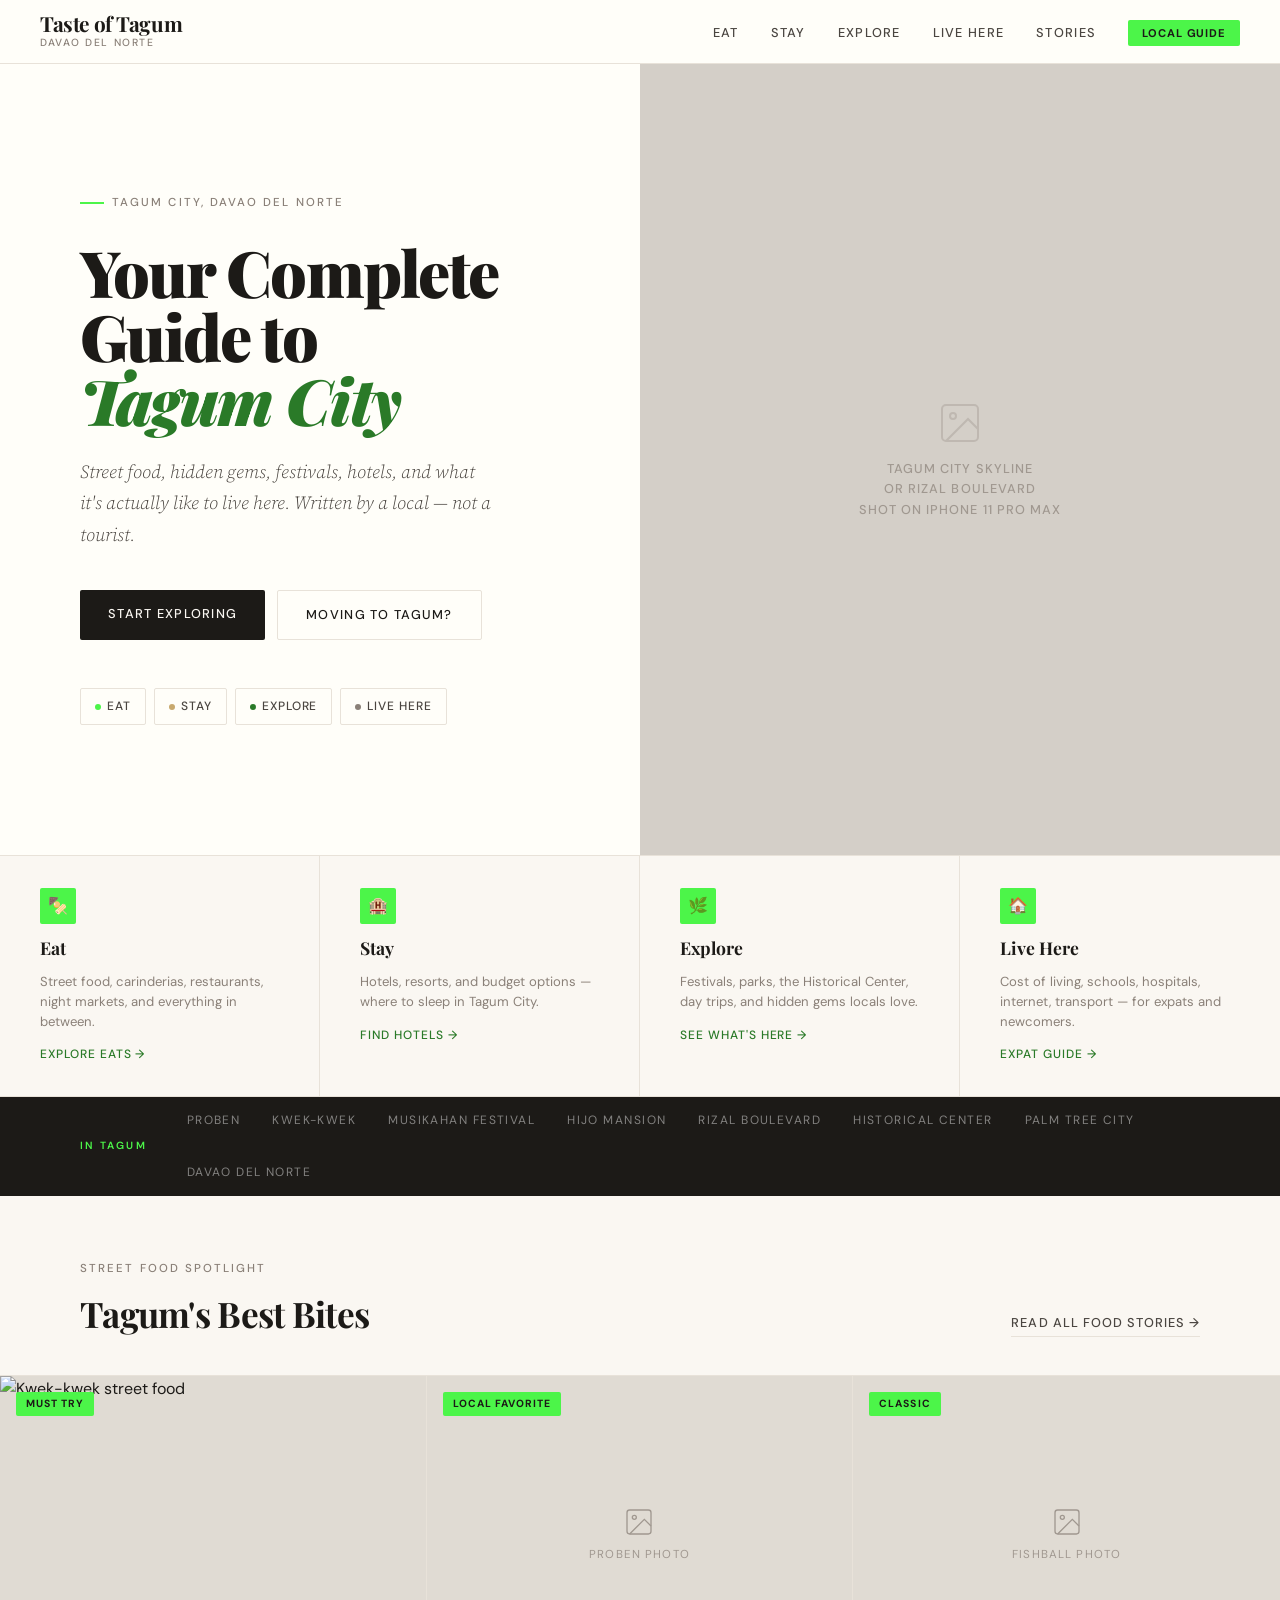
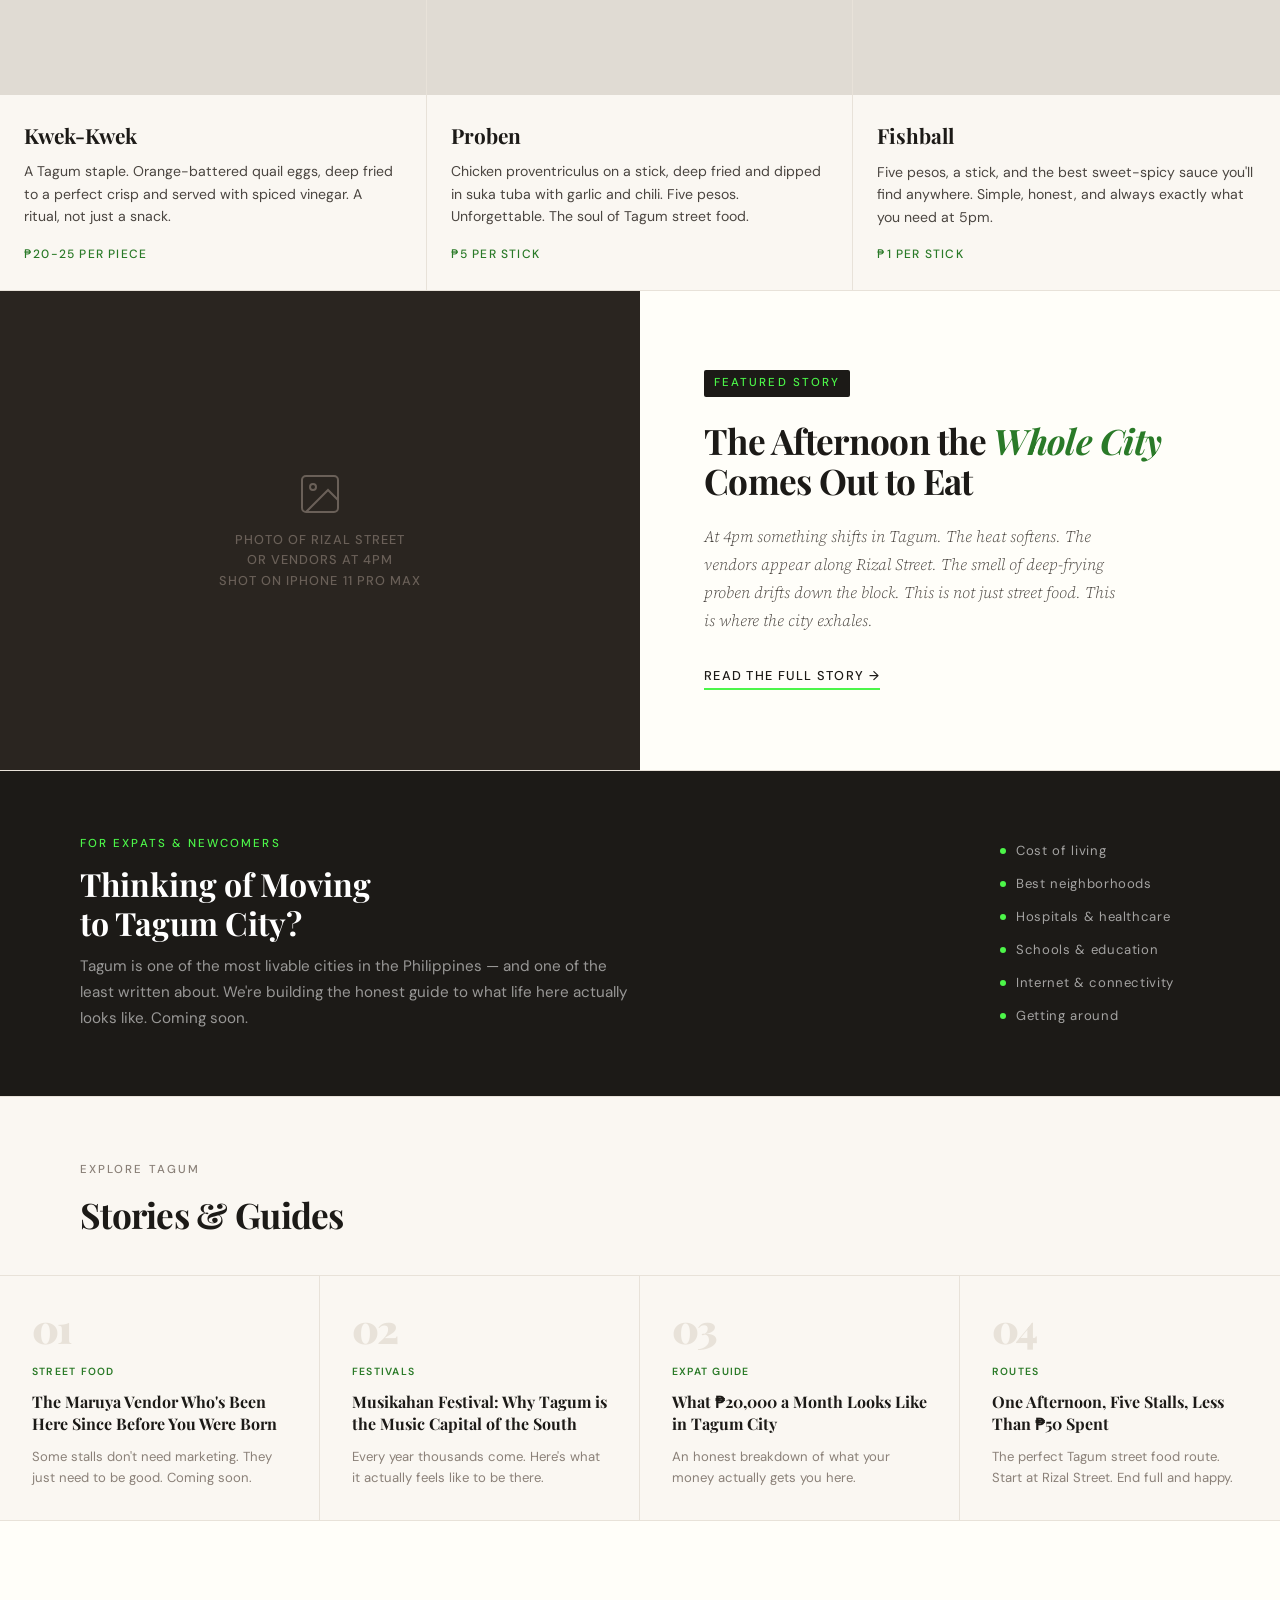
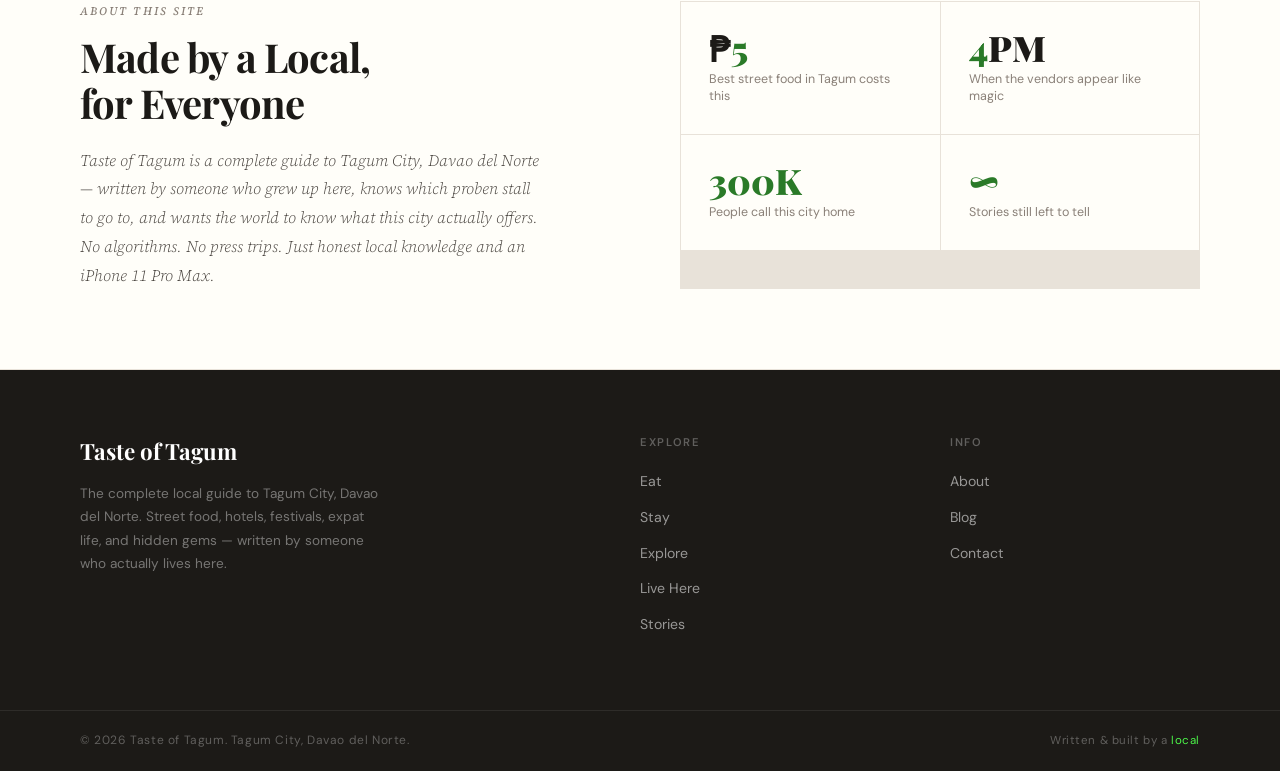
==== index.html @ ce910428 "Add files via upload" ====
<!DOCTYPE html>
<html lang="en">
<head>
<meta charset="UTF-8">
<meta name="viewport" content="width=device-width, initial-scale=1.0">
<title>Taste of Tagum — Your Complete Guide to Tagum City</title>
<meta name="description" content="The complete local guide to Tagum City, Davao del Norte. Street food, hotels, festivals, expat life, hidden gems — written by someone who actually lives here.">
<link rel="icon" type="image/png" href="images/logo.png">
<link rel="preconnect" href="https://fonts.googleapis.com">
<link href="https://fonts.googleapis.com/css2?family=Playfair+Display:ital,wght@0,400;0,700;0,900;1,400;1,700&family=Source+Serif+4:ital,wght@0,300;0,400;0,600;1,300;1,400&family=DM+Sans:wght@300;400;500&display=swap" rel="stylesheet">
<style>
  :root {
    --green: #4cf549;
    --dark-green: #2a7a28;
    --cream: #faf7f2;
    --warm-white: #fffef9;
    --ink: #1c1a17;
    --ink-light: #4a4540;
    --ink-muted: #8a8078;
    --border: #e8e2d9;
    --accent-warm: #c8a96e;
  }

  * { margin: 0; padding: 0; box-sizing: border-box; }
  html { scroll-behavior: smooth; }

  body {
    background: var(--cream);
    color: var(--ink);
    font-family: 'DM Sans', sans-serif;
    font-size: 16px;
    line-height: 1.6;
    overflow-x: hidden;
  }

  /* NAV */
  nav {
    background: var(--warm-white);
    border-bottom: 1px solid var(--border);
    padding: 0 40px;
    display: flex;
    align-items: center;
    justify-content: space-between;
    position: sticky;
    top: 0;
    z-index: 100;
    height: 64px;
  }

  .nav-logo {
    display: flex;
    flex-direction: column;
    text-decoration: none;
  }

  .nav-logo .name {
    font-family: 'Playfair Display', serif;
    font-size: 1.3rem;
    font-weight: 700;
    color: var(--ink);
    letter-spacing: -0.02em;
    line-height: 1.1;
  }

  .nav-logo .sub {
    font-size: 0.65rem;
    font-weight: 500;
    letter-spacing: 0.15em;
    text-transform: uppercase;
    color: var(--ink-muted);
  }

  .nav-links {
    display: flex;
    gap: 32px;
    list-style: none;
    align-items: center;
  }

  .nav-links a {
    text-decoration: none;
    font-size: 0.8rem;
    font-weight: 500;
    letter-spacing: 0.1em;
    text-transform: uppercase;
    color: var(--ink-light);
    transition: color 0.2s;
  }

  .nav-links a:hover { color: var(--dark-green); }

  .nav-tag {
    background: var(--green);
    color: var(--ink);
    font-size: 0.7rem;
    font-weight: 700;
    letter-spacing: 0.08em;
    text-transform: uppercase;
    padding: 6px 14px;
    border-radius: 2px;
  }

  /* HERO */
  .hero {
    background: var(--warm-white);
    display: grid;
    grid-template-columns: 1fr 1fr;
    min-height: 88vh;
    border-bottom: 1px solid var(--border);
  }

  .hero-text {
    padding: 80px 60px 80px 80px;
    display: flex;
    flex-direction: column;
    justify-content: center;
  }

  .hero-eyebrow {
    display: inline-flex;
    align-items: center;
    gap: 8px;
    font-size: 0.72rem;
    font-weight: 500;
    letter-spacing: 0.18em;
    text-transform: uppercase;
    color: var(--ink-muted);
    margin-bottom: 28px;
  }

  .hero-eyebrow::before {
    content: '';
    display: inline-block;
    width: 24px;
    height: 2px;
    background: var(--green);
  }

  .hero-headline {
    font-family: 'Playfair Display', serif;
    font-size: clamp(3rem, 5vw, 5.5rem);
    font-weight: 900;
    line-height: 1.0;
    letter-spacing: -0.03em;
    color: var(--ink);
    margin-bottom: 24px;
  }

  .hero-headline em {
    font-style: italic;
    color: var(--dark-green);
  }

  .hero-subhead {
    font-family: 'Source Serif 4', serif;
    font-size: 1.15rem;
    font-weight: 300;
    font-style: italic;
    color: var(--ink-light);
    margin-bottom: 40px;
    line-height: 1.7;
    max-width: 420px;
  }

  .hero-buttons {
    display: flex;
    gap: 12px;
    flex-wrap: wrap;
    margin-bottom: 48px;
  }

  .btn-primary {
    background: var(--ink);
    color: var(--cream);
    padding: 14px 28px;
    font-size: 0.8rem;
    font-weight: 500;
    letter-spacing: 0.1em;
    text-transform: uppercase;
    text-decoration: none;
    border-radius: 2px;
    transition: background 0.2s;
  }

  .btn-primary:hover { background: var(--dark-green); }

  .btn-secondary {
    background: transparent;
    color: var(--ink);
    padding: 14px 28px;
    font-size: 0.8rem;
    font-weight: 500;
    letter-spacing: 0.1em;
    text-transform: uppercase;
    text-decoration: none;
    border: 1px solid var(--border);
    border-radius: 2px;
    transition: border-color 0.2s;
  }

  .btn-secondary:hover { border-color: var(--ink); }

  /* HERO MINI CATEGORIES */
  .hero-cats {
    display: flex;
    gap: 8px;
    flex-wrap: wrap;
  }

  .hero-cat {
    display: flex;
    align-items: center;
    gap: 6px;
    padding: 8px 14px;
    border: 1px solid var(--border);
    border-radius: 2px;
    text-decoration: none;
    font-size: 0.75rem;
    font-weight: 500;
    letter-spacing: 0.08em;
    text-transform: uppercase;
    color: var(--ink-light);
    transition: all 0.2s;
    background: var(--warm-white);
  }

  .hero-cat:hover {
    border-color: var(--dark-green);
    color: var(--dark-green);
  }

  .hero-cat .dot {
    width: 6px;
    height: 6px;
    border-radius: 50%;
    flex-shrink: 0;
  }

  .hero-image {
    background: #d4cfc8;
    position: relative;
    overflow: hidden;
    display: flex;
    align-items: center;
    justify-content: center;
  }

  .hero-image-placeholder {
    display: flex;
    flex-direction: column;
    align-items: center;
    gap: 12px;
    color: #a09890;
    text-align: center;
    padding: 40px;
  }

  .hero-image-placeholder svg { opacity: 0.4; }

  .hero-image-placeholder p {
    font-size: 0.8rem;
    letter-spacing: 0.08em;
    text-transform: uppercase;
    font-weight: 500;
    line-height: 1.6;
  }

  .hero-image img {
    width: 100%;
    height: 100%;
    object-fit: cover;
    display: block;
  }

  /* CATEGORY PILLARS */
  .pillars {
    display: grid;
    grid-template-columns: repeat(4, 1fr);
    border-bottom: 1px solid var(--border);
  }

  .pillar {
    padding: 32px 40px;
    border-right: 1px solid var(--border);
    text-decoration: none;
    transition: background 0.2s;
    display: flex;
    flex-direction: column;
    gap: 10px;
  }

  .pillar:last-child { border-right: none; }
  .pillar:hover { background: var(--warm-white); }

  .pillar-icon {
    width: 36px;
    height: 36px;
    background: var(--green);
    border-radius: 2px;
    display: flex;
    align-items: center;
    justify-content: center;
    font-size: 1rem;
  }

  .pillar-title {
    font-family: 'Playfair Display', serif;
    font-size: 1.1rem;
    font-weight: 700;
    color: var(--ink);
  }

  .pillar-desc {
    font-size: 0.82rem;
    color: var(--ink-muted);
    line-height: 1.5;
  }

  .pillar-link {
    font-size: 0.75rem;
    font-weight: 500;
    letter-spacing: 0.08em;
    text-transform: uppercase;
    color: var(--dark-green);
    margin-top: 4px;
  }

  /* DARK STRIP */
  .strip {
    background: var(--ink);
    padding: 14px 80px;
    display: flex;
    align-items: center;
    gap: 40px;
    overflow: hidden;
  }

  .strip-label {
    font-size: 0.65rem;
    font-weight: 600;
    letter-spacing: 0.2em;
    text-transform: uppercase;
    color: var(--green);
    white-space: nowrap;
    flex-shrink: 0;
  }

  .strip-items {
    display: flex;
    gap: 32px;
    flex-wrap: wrap;
  }

  .strip-item {
    font-size: 0.75rem;
    letter-spacing: 0.12em;
    text-transform: uppercase;
    color: rgba(255,255,255,0.45);
    font-weight: 400;
  }

  /* SECTION HEADER */
  .section-header {
    padding: 64px 80px 32px;
    display: flex;
    align-items: flex-end;
    justify-content: space-between;
    border-bottom: 1px solid var(--border);
  }

  .section-label {
    font-size: 0.72rem;
    font-weight: 500;
    letter-spacing: 0.18em;
    text-transform: uppercase;
    color: var(--ink-muted);
    margin-bottom: 8px;
  }

  .section-title {
    font-family: 'Playfair Display', serif;
    font-size: 2.2rem;
    font-weight: 700;
    letter-spacing: -0.02em;
    color: var(--ink);
  }

  .section-link {
    font-size: 0.8rem;
    font-weight: 500;
    letter-spacing: 0.08em;
    text-transform: uppercase;
    color: var(--ink-light);
    text-decoration: none;
    border-bottom: 1px solid var(--border);
    padding-bottom: 2px;
    transition: color 0.2s;
    white-space: nowrap;
    margin-bottom: 6px;
  }

  .section-link:hover { color: var(--dark-green); }

  /* FOOD GRID */
  .food-grid {
    display: grid;
    grid-template-columns: repeat(3, 1fr);
    border-bottom: 1px solid var(--border);
  }

  .food-card {
    border-right: 1px solid var(--border);
    text-decoration: none;
    color: inherit;
    transition: background 0.2s;
    display: block;
  }

  .food-card:last-child { border-right: none; }
  .food-card:hover { background: var(--warm-white); }

  .food-card-image {
    aspect-ratio: 4/3;
    background: #e0dbd3;
    position: relative;
    overflow: hidden;
    display: flex;
    align-items: center;
    justify-content: center;
  }

  .food-card-image img {
    width: 100%;
    height: 100%;
    object-fit: cover;
  }

  .food-card-image-placeholder {
    display: flex;
    flex-direction: column;
    align-items: center;
    gap: 8px;
    color: #a09890;
  }

  .food-card-image-placeholder span {
    font-size: 0.72rem;
    letter-spacing: 0.1em;
    text-transform: uppercase;
  }

  .food-tag {
    position: absolute;
    top: 16px;
    left: 16px;
    background: var(--green);
    color: var(--ink);
    font-size: 0.65rem;
    font-weight: 700;
    letter-spacing: 0.1em;
    text-transform: uppercase;
    padding: 4px 10px;
    border-radius: 2px;
  }

  .food-card-body { padding: 24px; }

  .food-card-name {
    font-family: 'Playfair Display', serif;
    font-size: 1.3rem;
    font-weight: 700;
    color: var(--ink);
    margin-bottom: 8px;
  }

  .food-card-desc {
    font-size: 0.88rem;
    color: var(--ink-light);
    line-height: 1.6;
    margin-bottom: 12px;
  }

  .food-card-price {
    font-size: 0.75rem;
    font-weight: 500;
    letter-spacing: 0.1em;
    text-transform: uppercase;
    color: var(--dark-green);
  }

  /* FEATURED STORY */
  .featured {
    display: grid;
    grid-template-columns: 1fr 1fr;
    border-bottom: 1px solid var(--border);
    min-height: 480px;
  }

  .featured-image {
    background: #2a2520;
    display: flex;
    align-items: center;
    justify-content: center;
    overflow: hidden;
    position: relative;
  }

  .featured-image img {
    width: 100%;
    height: 100%;
    object-fit: cover;
    opacity: 0.85;
  }

  .featured-image-placeholder {
    display: flex;
    flex-direction: column;
    align-items: center;
    gap: 12px;
    color: #6a6058;
    text-align: center;
    padding: 40px;
  }

  .featured-image-placeholder p {
    font-size: 0.8rem;
    letter-spacing: 0.08em;
    text-transform: uppercase;
    font-weight: 500;
    line-height: 1.6;
  }

  .featured-content {
    padding: 64px;
    display: flex;
    flex-direction: column;
    justify-content: center;
    background: var(--warm-white);
  }

  .featured-eyebrow {
    font-size: 0.72rem;
    font-weight: 500;
    letter-spacing: 0.18em;
    text-transform: uppercase;
    color: var(--green);
    background: var(--ink);
    padding: 4px 10px;
    border-radius: 2px;
    display: inline-block;
    margin-bottom: 24px;
    width: fit-content;
  }

  .featured-title {
    font-family: 'Playfair Display', serif;
    font-size: 2.2rem;
    font-weight: 700;
    line-height: 1.15;
    letter-spacing: -0.02em;
    color: var(--ink);
    margin-bottom: 20px;
  }

  .featured-title em {
    font-style: italic;
    color: var(--dark-green);
  }

  .featured-body {
    font-family: 'Source Serif 4', serif;
    font-size: 1rem;
    font-weight: 300;
    font-style: italic;
    color: var(--ink-light);
    line-height: 1.75;
    margin-bottom: 32px;
    max-width: 420px;
  }

  .featured-read-more {
    font-size: 0.8rem;
    font-weight: 500;
    letter-spacing: 0.1em;
    text-transform: uppercase;
    color: var(--ink);
    text-decoration: none;
    border-bottom: 2px solid var(--green);
    padding-bottom: 2px;
    width: fit-content;
    transition: color 0.2s;
  }

  .featured-read-more:hover { color: var(--dark-green); }

  /* EXPAT BANNER */
  .expat-banner {
    background: var(--ink);
    padding: 64px 80px;
    display: grid;
    grid-template-columns: 1fr auto;
    align-items: center;
    gap: 40px;
    border-bottom: 1px solid var(--border);
  }

  .expat-label {
    font-size: 0.72rem;
    font-weight: 500;
    letter-spacing: 0.18em;
    text-transform: uppercase;
    color: var(--green);
    margin-bottom: 12px;
  }

  .expat-title {
    font-family: 'Playfair Display', serif;
    font-size: 2rem;
    font-weight: 700;
    color: #fff;
    line-height: 1.2;
    margin-bottom: 12px;
  }

  .expat-desc {
    font-size: 0.95rem;
    color: rgba(255,255,255,0.55);
    max-width: 560px;
    line-height: 1.7;
  }

  .expat-topics {
    display: flex;
    flex-direction: column;
    gap: 12px;
    min-width: 200px;
  }

  .expat-topic {
    display: flex;
    align-items: center;
    gap: 10px;
    font-size: 0.82rem;
    color: rgba(255,255,255,0.6);
    letter-spacing: 0.05em;
  }

  .expat-topic::before {
    content: '';
    width: 6px;
    height: 6px;
    border-radius: 50%;
    background: var(--green);
    flex-shrink: 0;
  }

  /* STORIES GRID */
  .stories-grid {
    display: grid;
    grid-template-columns: repeat(4, 1fr);
    border-bottom: 1px solid var(--border);
  }

  .story-card {
    padding: 32px;
    border-right: 1px solid var(--border);
    transition: background 0.2s;
    cursor: pointer;
  }

  .story-card:last-child { border-right: none; }
  .story-card:hover { background: var(--warm-white); }

  .story-number {
    font-family: 'Playfair Display', serif;
    font-size: 2.5rem;
    font-weight: 900;
    color: var(--border);
    line-height: 1;
    margin-bottom: 16px;
    letter-spacing: -0.04em;
  }

  .story-tag {
    font-size: 0.65rem;
    font-weight: 600;
    letter-spacing: 0.12em;
    text-transform: uppercase;
    color: var(--dark-green);
    display: block;
    margin-bottom: 10px;
  }

  .story-title {
    font-family: 'Playfair Display', serif;
    font-size: 1rem;
    font-weight: 700;
    color: var(--ink);
    line-height: 1.4;
    margin-bottom: 10px;
  }

  .story-desc {
    font-size: 0.82rem;
    color: var(--ink-muted);
    line-height: 1.6;
  }

  /* ABOUT STRIP */
  .about-strip {
    display: grid;
    grid-template-columns: 1fr 1fr;
    gap: 80px;
    padding: 80px;
    border-bottom: 1px solid var(--border);
    background: var(--warm-white);
  }

  .about-text .label {
    font-size: 0.72rem;
    font-weight: 500;
    letter-spacing: 0.18em;
    text-transform: uppercase;
    color: var(--ink-muted);
    margin-bottom: 12px;
  }

  .about-text h2 {
    font-family: 'Playfair Display', serif;
    font-size: 2.5rem;
    font-weight: 700;
    line-height: 1.15;
    letter-spacing: -0.02em;
    color: var(--ink);
    margin-bottom: 20px;
  }

  .about-text p {
    font-family: 'Source Serif 4', serif;
    font-size: 1rem;
    font-weight: 300;
    font-style: italic;
    color: var(--ink-light);
    line-height: 1.8;
    max-width: 460px;
  }

  .about-stats {
    display: grid;
    grid-template-columns: 1fr 1fr;
    gap: 1px;
    background: var(--border);
    border: 1px solid var(--border);
    align-content: start;
  }

  .stat {
    background: var(--warm-white);
    padding: 28px;
  }

  .stat-num {
    font-family: 'Playfair Display', serif;
    font-size: 2.2rem;
    font-weight: 900;
    color: var(--ink);
    line-height: 1;
    margin-bottom: 6px;
  }

  .stat-num span { color: var(--dark-green); }

  .stat-label {
    font-size: 0.78rem;
    color: var(--ink-muted);
    line-height: 1.4;
  }

  /* FOOTER */
  footer {
    background: var(--ink);
    display: grid;
    grid-template-columns: 2fr 1fr 1fr;
    gap: 60px;
    padding: 64px 80px;
  }

  .footer-brand .name {
    font-family: 'Playfair Display', serif;
    font-size: 1.4rem;
    font-weight: 700;
    color: #fff;
    margin-bottom: 12px;
  }

  .footer-brand p {
    font-size: 0.85rem;
    color: rgba(255,255,255,0.4);
    line-height: 1.7;
    max-width: 300px;
  }

  .footer-col h4 {
    font-size: 0.7rem;
    font-weight: 600;
    letter-spacing: 0.15em;
    text-transform: uppercase;
    color: rgba(255,255,255,0.3);
    margin-bottom: 16px;
  }

  .footer-col ul { list-style: none; }

  .footer-col li { margin-bottom: 10px; }

  .footer-col a {
    text-decoration: none;
    font-size: 0.88rem;
    color: rgba(255,255,255,0.55);
    transition: color 0.2s;
  }

  .footer-col a:hover { color: white; }

  .footer-bottom {
    background: var(--ink);
    border-top: 1px solid rgba(255,255,255,0.08);
    padding: 20px 80px;
    display: flex;
    justify-content: space-between;
    align-items: center;
  }

  .footer-bottom p {
    font-size: 0.75rem;
    color: rgba(255,255,255,0.3);
    letter-spacing: 0.05em;
  }

  .footer-bottom .made-by {
    font-size: 0.72rem;
    color: rgba(255,255,255,0.3);
  }

  .footer-bottom .made-by span { color: var(--green); }

  /* RESPONSIVE */
  @media (max-width: 900px) {
    nav { padding: 0 24px; }
    .hero { grid-template-columns: 1fr; }
    .hero-image { min-height: 300px; }
    .hero-text { padding: 48px 24px; }
    .pillars { grid-template-columns: 1fr 1fr; }
    .pillar { border-bottom: 1px solid var(--border); }
    .section-header { padding: 48px 24px 32px; flex-direction: column; align-items: flex-start; gap: 16px; }
    .food-grid { grid-template-columns: 1fr; }
    .food-card { border-right: none; border-bottom: 1px solid var(--border); }
    .featured { grid-template-columns: 1fr; }
    .featured-content { padding: 40px 24px; }
    .expat-banner { grid-template-columns: 1fr; padding: 48px 24px; }
    .stories-grid { grid-template-columns: 1fr 1fr; }
    .story-card:nth-child(2n) { border-right: none; }
    .about-strip { grid-template-columns: 1fr; padding: 48px 24px; gap: 40px; }
    footer { grid-template-columns: 1fr; padding: 48px 24px; gap: 40px; }
    .footer-bottom { padding: 16px 24px; flex-direction: column; gap: 8px; text-align: center; }
    .strip { padding: 14px 24px; }
  }
</style>
</head>
<body>

<!-- NAV -->
<nav>
  <a href="#" class="nav-logo">
    <span class="name">Taste of Tagum</span>
    <span class="sub">Davao del Norte</span>
  </a>
  <ul class="nav-links">
    <li><a href="#eat">Eat</a></li>
    <li><a href="#stay">Stay</a></li>
    <li><a href="#explore">Explore</a></li>
    <li><a href="#live">Live Here</a></li>
    <li><a href="#stories">Stories</a></li>
    <li><span class="nav-tag">Local Guide</span></li>
  </ul>
</nav>

<!-- HERO -->
<section class="hero">
  <div class="hero-text">
    <span class="hero-eyebrow">Tagum City, Davao del Norte</span>
    <h1 class="hero-headline">Your Complete<br>Guide to<br><em>Tagum City</em></h1>
    <p class="hero-subhead">Street food, hidden gems, festivals, hotels, and what it's actually like to live here. Written by a local — not a tourist.</p>
    <div class="hero-buttons">
      <a href="#eat" class="btn-primary">Start Exploring</a>
      <a href="#live" class="btn-secondary">Moving to Tagum?</a>
    </div>
    <div class="hero-cats">
      <a href="#eat" class="hero-cat"><span class="dot" style="background:#4cf549"></span>Eat</a>
      <a href="#stay" class="hero-cat"><span class="dot" style="background:#c8a96e"></span>Stay</a>
      <a href="#explore" class="hero-cat"><span class="dot" style="background:#2a7a28"></span>Explore</a>
      <a href="#live" class="hero-cat"><span class="dot" style="background:#8a8078"></span>Live Here</a>
    </div>
  </div>
  <div class="hero-image">
    <div class="hero-image-placeholder">
      <svg width="48" height="48" viewBox="0 0 24 24" fill="none" stroke="currentColor" stroke-width="1">
        <rect x="3" y="3" width="18" height="18" rx="2"/><circle cx="8.5" cy="8.5" r="1.5"/><path d="m21 15-5-5L5 21"/>
      </svg>
      <p>Tagum City skyline<br>or Rizal Boulevard<br>shot on iPhone 11 Pro Max</p>
    </div>
  </div>
</section>

<!-- CATEGORY PILLARS -->
<div class="pillars">
  <a href="#eat" class="pillar">
    <div class="pillar-icon">🍢</div>
    <div class="pillar-title">Eat</div>
    <div class="pillar-desc">Street food, carinderias, restaurants, night markets, and everything in between.</div>
    <div class="pillar-link">Explore eats →</div>
  </a>
  <a href="#stay" class="pillar">
    <div class="pillar-icon">🏨</div>
    <div class="pillar-title">Stay</div>
    <div class="pillar-desc">Hotels, resorts, and budget options — where to sleep in Tagum City.</div>
    <div class="pillar-link">Find hotels →</div>
  </a>
  <a href="#explore" class="pillar">
    <div class="pillar-icon">🌿</div>
    <div class="pillar-title">Explore</div>
    <div class="pillar-desc">Festivals, parks, the Historical Center, day trips, and hidden gems locals love.</div>
    <div class="pillar-link">See what's here →</div>
  </a>
  <a href="#live" class="pillar">
    <div class="pillar-icon">🏠</div>
    <div class="pillar-title">Live Here</div>
    <div class="pillar-desc">Cost of living, schools, hospitals, internet, transport — for expats and newcomers.</div>
    <div class="pillar-link">Expat guide →</div>
  </a>
</div>

<!-- DARK STRIP -->
<div class="strip">
  <span class="strip-label">In Tagum</span>
  <div class="strip-items">
    <span class="strip-item">Proben</span>
    <span class="strip-item">Kwek-Kwek</span>
    <span class="strip-item">Musikahan Festival</span>
    <span class="strip-item">Hijo Mansion</span>
    <span class="strip-item">Rizal Boulevard</span>
    <span class="strip-item">Historical Center</span>
    <span class="strip-item">Palm Tree City</span>
    <span class="strip-item">Davao del Norte</span>
  </div>
</div>

<!-- EAT SECTION -->
<div id="eat" class="section-header">
  <div>
    <p class="section-label">Street Food Spotlight</p>
    <h2 class="section-title">Tagum's Best Bites</h2>
  </div>
  <a href="https://tasteoftagum.blogspot.com" target="_blank" class="section-link">Read all food stories →</a>
</div>

<div class="food-grid">
  <a href="#" class="food-card">
    <div class="food-card-image">
      <img src="images/Kwek-kwek-tagum.png" alt="Kwek-kwek street food" style="width: 100%; height: 100%; object-fit: cover;">
      <span class="food-tag">Must Try</span>
    </div>
    <div class="food-card-body">
      <h3 class="food-card-name">Kwek-Kwek</h3>
      <p class="food-card-desc">A Tagum staple. Orange-battered quail eggs, deep fried to a perfect crisp and served with spiced vinegar. A ritual, not just a snack.</p>
      <span class="food-card-price">₱20-25 per piece</span>
    </div>
  </a>

  <a href="https://tasteoftagum.blogspot.com" target="_blank" class="food-card">
    <div class="food-card-image">
      <div class="food-card-image-placeholder">
        <svg width="32" height="32" viewBox="0 0 24 24" fill="none" stroke="currentColor" stroke-width="1"><rect x="3" y="3" width="18" height="18" rx="2"/><circle cx="8.5" cy="8.5" r="1.5"/><path d="m21 15-5-5L5 21"/></svg>
        <span>proben photo</span>
      </div>
      <span class="food-tag">Local Favorite</span>
    </div>
    <div class="food-card-body">
      <h3 class="food-card-name">Proben</h3>
      <p class="food-card-desc">Chicken proventriculus on a stick, deep fried and dipped in suka tuba with garlic and chili. Five pesos. Unforgettable. The soul of Tagum street food.</p>
      <span class="food-card-price">₱5 per stick</span>
    </div>
  </a>

  <a href="#" class="food-card">
    <div class="food-card-image">
      <div class="food-card-image-placeholder">
        <svg width="32" height="32" viewBox="0 0 24 24" fill="none" stroke="currentColor" stroke-width="1"><rect x="3" y="3" width="18" height="18" rx="2"/><circle cx="8.5" cy="8.5" r="1.5"/><path d="m21 15-5-5L5 21"/></svg>
        <span>fishball photo</span>
      </div>
      <span class="food-tag">Classic</span>
    </div>
    <div class="food-card-body">
      <h3 class="food-card-name">Fishball</h3>
      <p class="food-card-desc">Five pesos, a stick, and the best sweet-spicy sauce you'll find anywhere. Simple, honest, and always exactly what you need at 5pm.</p>
      <span class="food-card-price">₱1 per stick</span>
    </div>
  </a>
</div>

<!-- FEATURED STORY -->
<section class="featured">
  <div class="featured-image">
    <div class="featured-image-placeholder">
      <svg width="48" height="48" viewBox="0 0 24 24" fill="none" stroke="currentColor" stroke-width="1"><rect x="3" y="3" width="18" height="18" rx="2"/><circle cx="8.5" cy="8.5" r="1.5"/><path d="m21 15-5-5L5 21"/></svg>
      <p>Photo of Rizal Street<br>or vendors at 4pm<br>shot on iPhone 11 Pro Max</p>
    </div>
  </div>
  <div class="featured-content">
    <span class="featured-eyebrow">Featured Story</span>
    <h2 class="featured-title">The Afternoon the <em>Whole City</em> Comes Out to Eat</h2>
    <p class="featured-body">At 4pm something shifts in Tagum. The heat softens. The vendors appear along Rizal Street. The smell of deep-frying proben drifts down the block. This is not just street food. This is where the city exhales.</p>
    <a href="https://tasteoftagum.blogspot.com" target="_blank" class="featured-read-more">Read the full story →</a>
  </div>
</section>

<!-- EXPAT / LIVE HERE BANNER -->
<section id="live" class="expat-banner">
  <div>
    <p class="expat-label">For Expats & Newcomers</p>
    <h2 class="expat-title">Thinking of Moving<br>to Tagum City?</h2>
    <p class="expat-desc">Tagum is one of the most livable cities in the Philippines — and one of the least written about. We're building the honest guide to what life here actually looks like. Coming soon.</p>
  </div>
  <div class="expat-topics">
    <div class="expat-topic">Cost of living</div>
    <div class="expat-topic">Best neighborhoods</div>
    <div class="expat-topic">Hospitals & healthcare</div>
    <div class="expat-topic">Schools & education</div>
    <div class="expat-topic">Internet & connectivity</div>
    <div class="expat-topic">Getting around</div>
  </div>
</section>

<!-- STORIES GRID -->
<div id="explore" class="section-header">
  <div>
    <p class="section-label">Explore Tagum</p>
    <h2 class="section-title">Stories & Guides</h2>
  </div>
</div>

<div id="stories" class="stories-grid">
  <div class="story-card">
    <div class="story-number">01</div>
    <span class="story-tag">Street Food</span>
    <h3 class="story-title">The Maruya Vendor Who's Been Here Since Before You Were Born</h3>
    <p class="story-desc">Some stalls don't need marketing. They just need to be good. Coming soon.</p>
  </div>
  <div class="story-card">
    <div class="story-number">02</div>
    <span class="story-tag">Festivals</span>
    <h3 class="story-title">Musikahan Festival: Why Tagum is the Music Capital of the South</h3>
    <p class="story-desc">Every year thousands come. Here's what it actually feels like to be there.</p>
  </div>
  <div class="story-card">
    <div class="story-number">03</div>
    <span class="story-tag">Expat Guide</span>
    <h3 class="story-title">What ₱20,000 a Month Looks Like in Tagum City</h3>
    <p class="story-desc">An honest breakdown of what your money actually gets you here.</p>
  </div>
  <div class="story-card">
    <div class="story-number">04</div>
    <span class="story-tag">Routes</span>
    <h3 class="story-title">One Afternoon, Five Stalls, Less Than ₱50 Spent</h3>
    <p class="story-desc">The perfect Tagum street food route. Start at Rizal Street. End full and happy.</p>
  </div>
</div>

<!-- ABOUT -->
<section class="about-strip">
  <div class="about-text">
    <p class="label">About This Site</p>
    <h2>Made by a Local,<br>for Everyone</h2>
    <p>Taste of Tagum is a complete guide to Tagum City, Davao del Norte — written by someone who grew up here, knows which proben stall to go to, and wants the world to know what this city actually offers. No algorithms. No press trips. Just honest local knowledge and an iPhone 11 Pro Max.</p>
  </div>
  <div class="about-stats">
    <div class="stat">
      <div class="stat-num">₱<span>5</span></div>
      <div class="stat-label">Best street food in Tagum costs this</div>
    </div>
    <div class="stat">
      <div class="stat-num"><span>4</span>PM</div>
      <div class="stat-label">When the vendors appear like magic</div>
    </div>
    <div class="stat">
      <div class="stat-num"><span>300K</span></div>
      <div class="stat-label">People call this city home</div>
    </div>
    <div class="stat">
      <div class="stat-num"><span>∞</span></div>
      <div class="stat-label">Stories still left to tell</div>
    </div>
  </div>
</section>

<!-- FOOTER -->
<footer>
  <div class="footer-brand">
    <div class="name">Taste of Tagum</div>
    <p>The complete local guide to Tagum City, Davao del Norte. Street food, hotels, festivals, expat life, and hidden gems — written by someone who actually lives here.</p>
  </div>
  <div class="footer-col">
    <h4>Explore</h4>
    <ul>
      <li><a href="#eat">Eat</a></li>
      <li><a href="#stay">Stay</a></li>
      <li><a href="#explore">Explore</a></li>
      <li><a href="#live">Live Here</a></li>
      <li><a href="#stories">Stories</a></li>
    </ul>
  </div>
  <div class="footer-col">
    <h4>Info</h4>
    <ul>
      <li><a href="#">About</a></li>
      <li><a href="https://tasteoftagum.blogspot.com" target="_blank">Blog</a></li>
      <li><a href="#">Contact</a></li>
    </ul>
  </div>
</footer>
<div class="footer-bottom">
  <p>© 2026 Taste of Tagum. Tagum City, Davao del Norte.</p>
  <p class="made-by">Written & built by a <span>local</span></p>
</div>

</body>
</html>
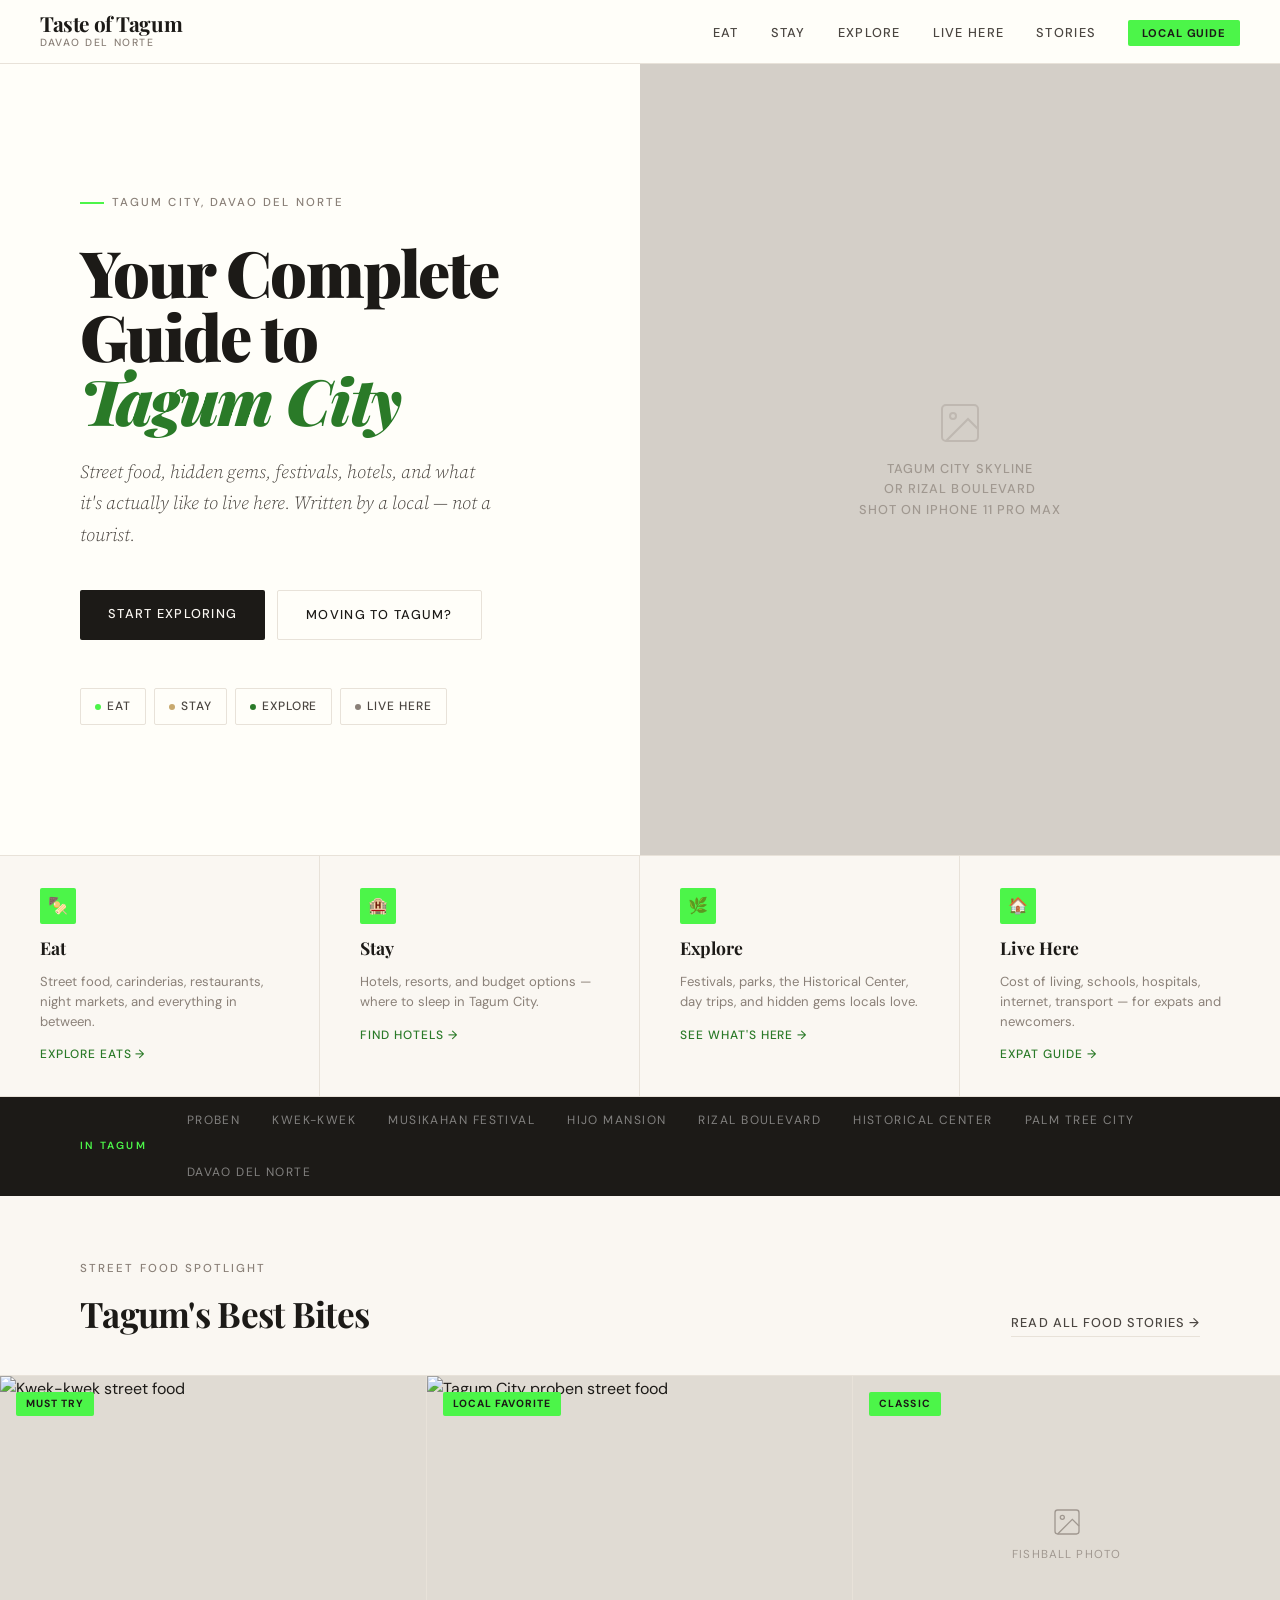
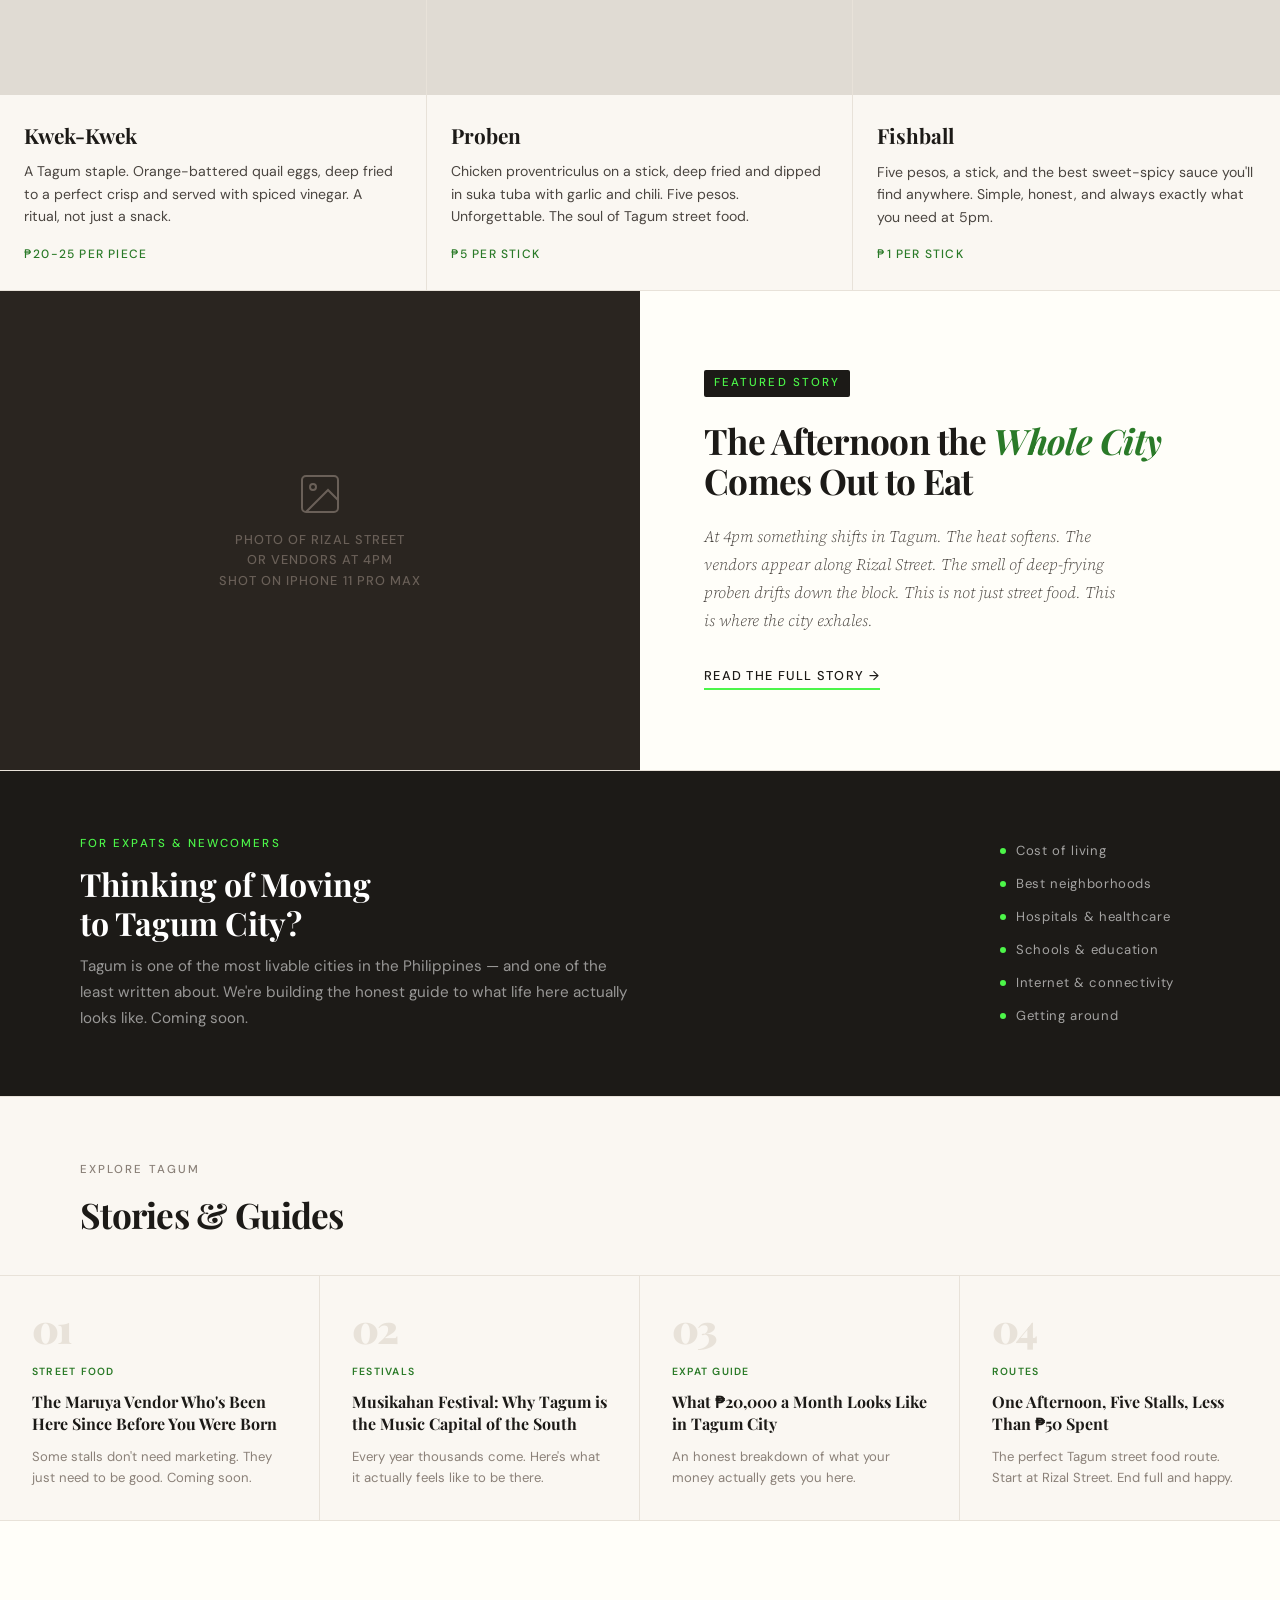
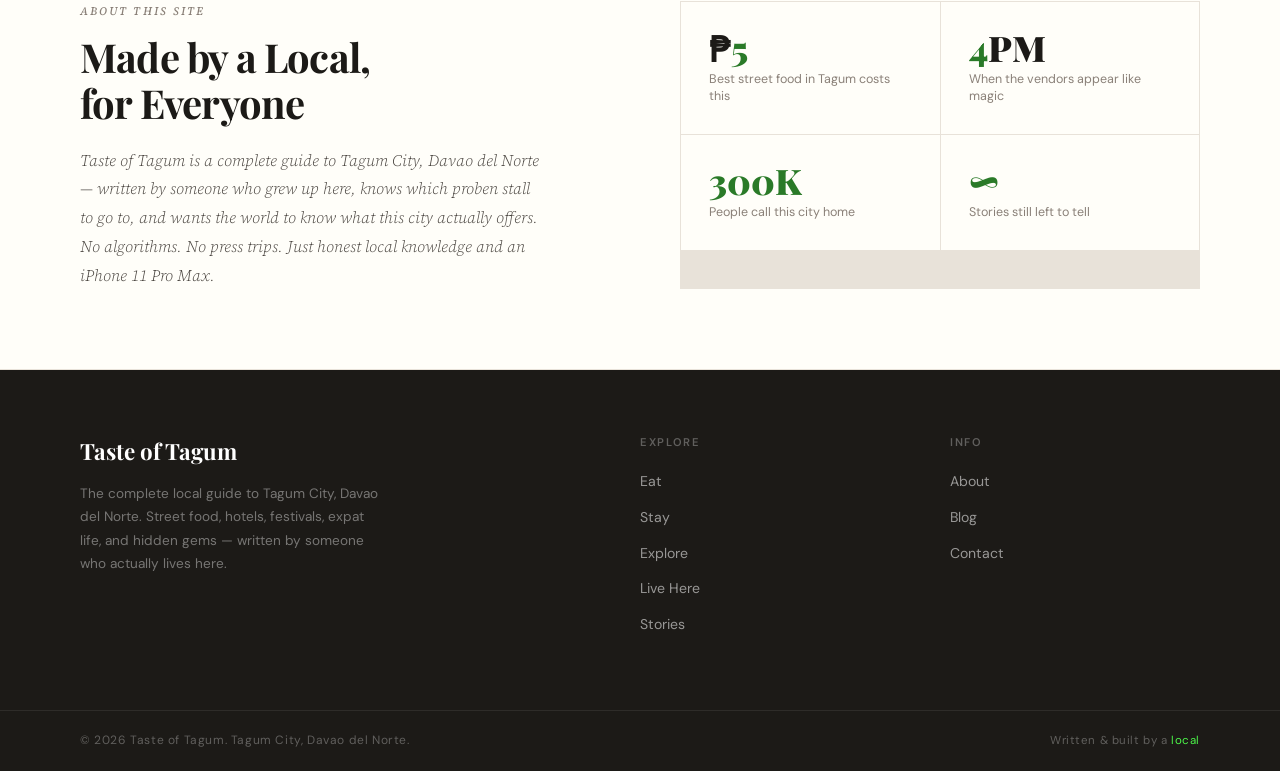
==== commit fd27055e: "Add files via upload" ====
--- a/index.html
+++ b/index.html
@@ -979,10 +979,7 @@
 
   <a href="https://tasteoftagum.blogspot.com" target="_blank" class="food-card">
     <div class="food-card-image">
-      <div class="food-card-image-placeholder">
-        <svg width="32" height="32" viewBox="0 0 24 24" fill="none" stroke="currentColor" stroke-width="1"><rect x="3" y="3" width="18" height="18" rx="2"/><circle cx="8.5" cy="8.5" r="1.5"/><path d="m21 15-5-5L5 21"/></svg>
-        <span>proben photo</span>
-      </div>
+      <img src="images/proben.jpg" alt="Tagum City proben street food" />
       <span class="food-tag">Local Favorite</span>
     </div>
     <div class="food-card-body">
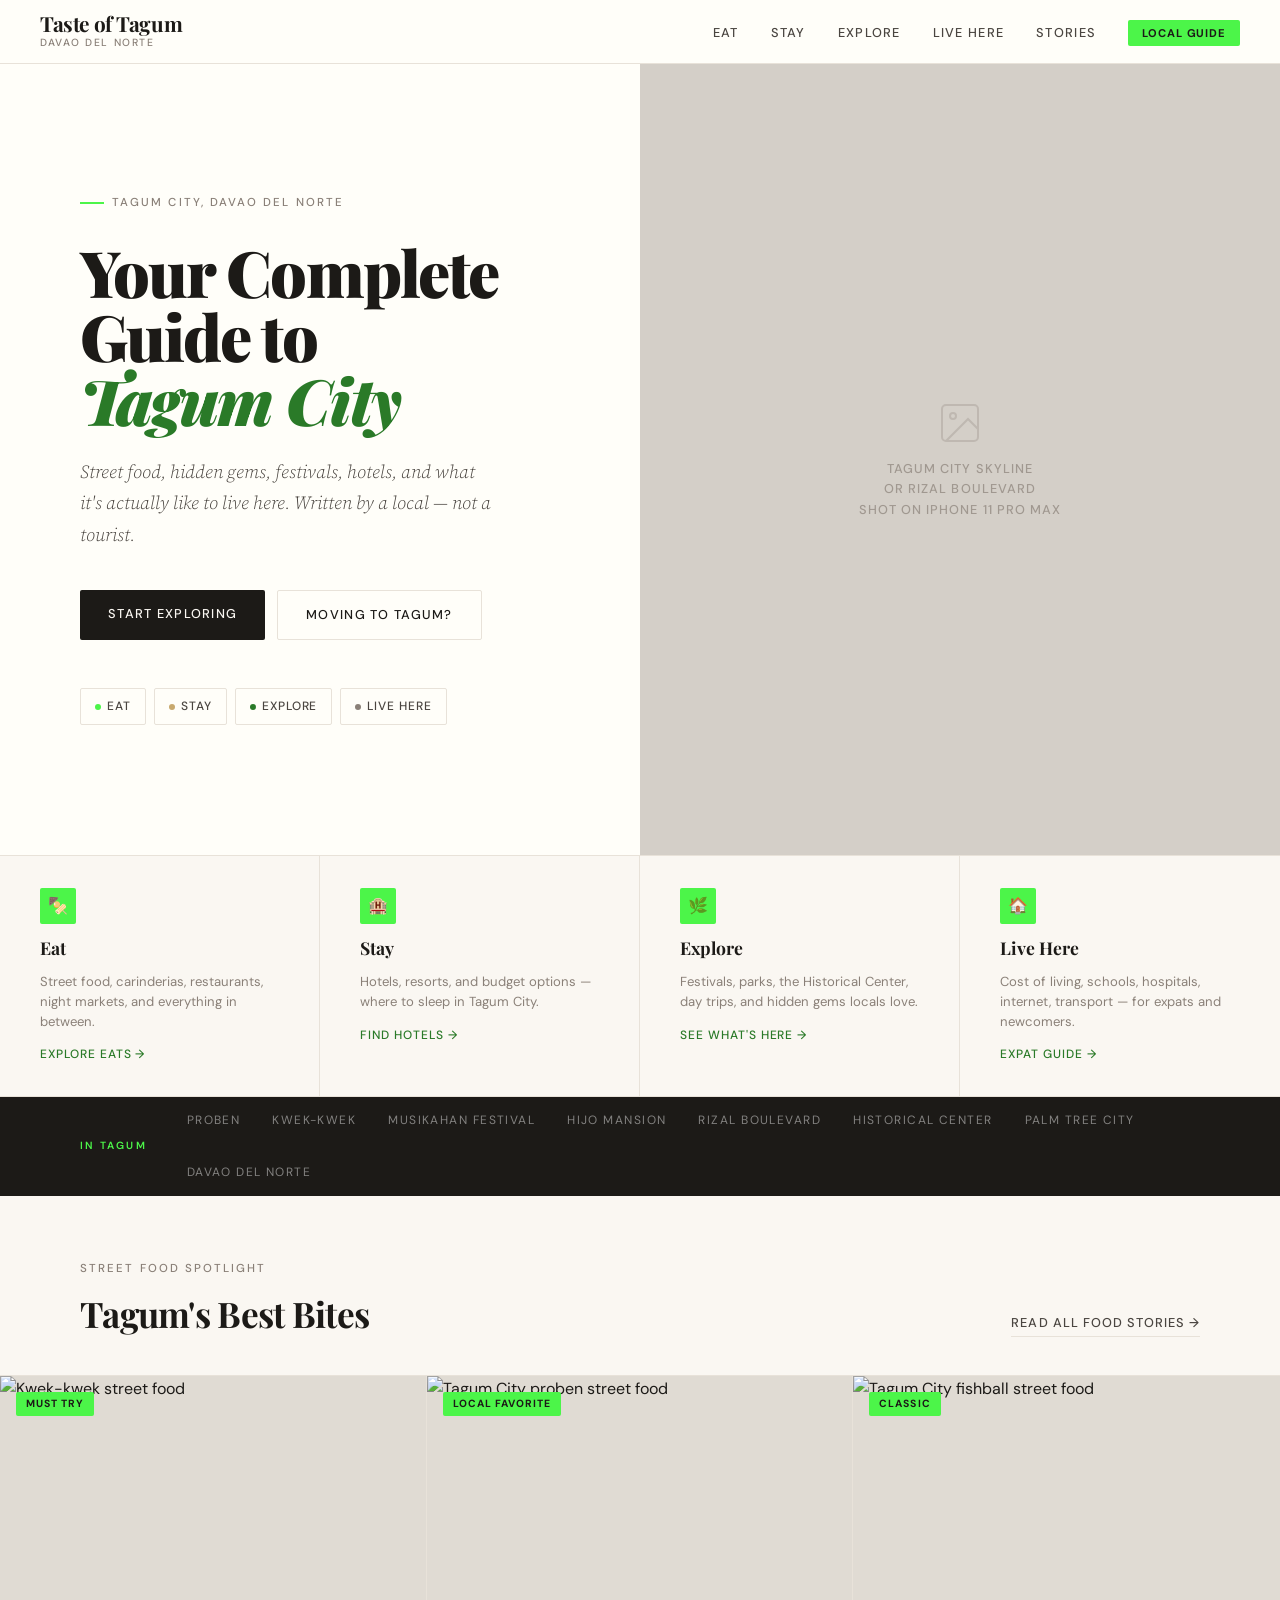
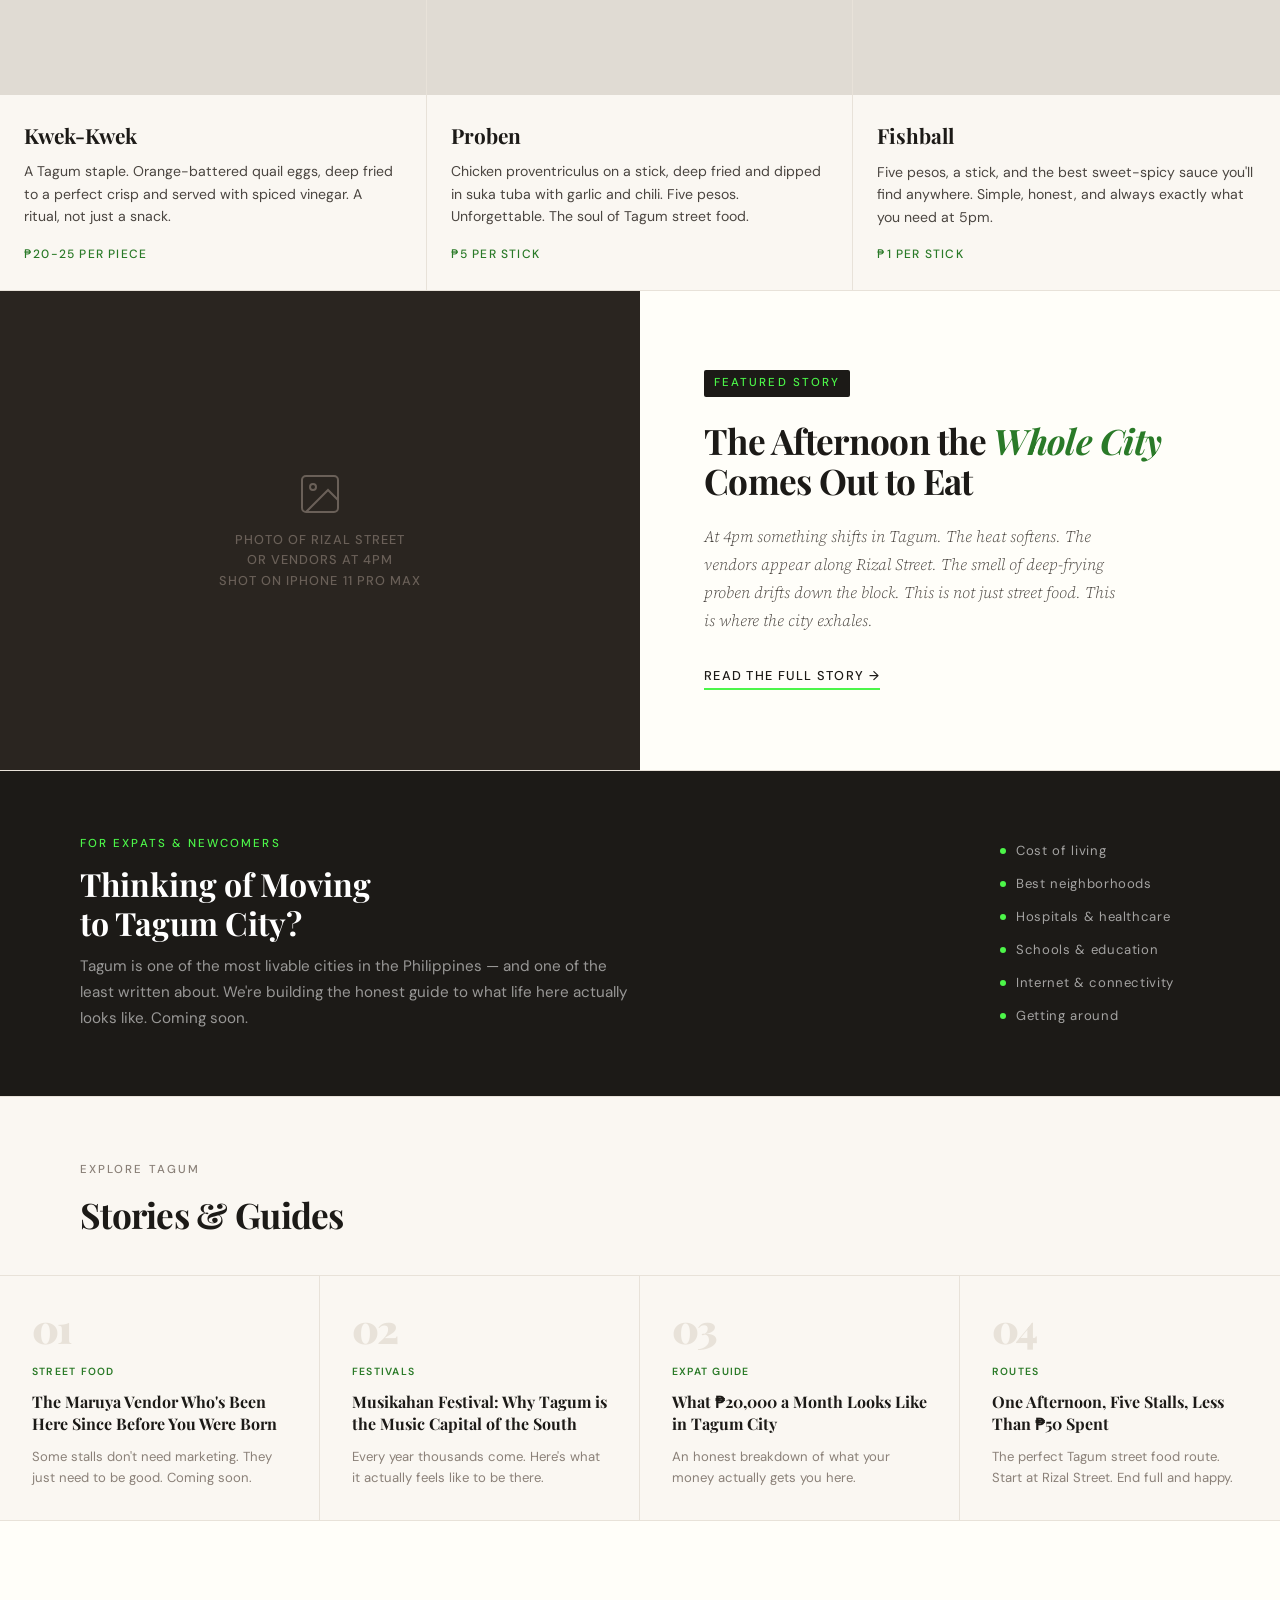
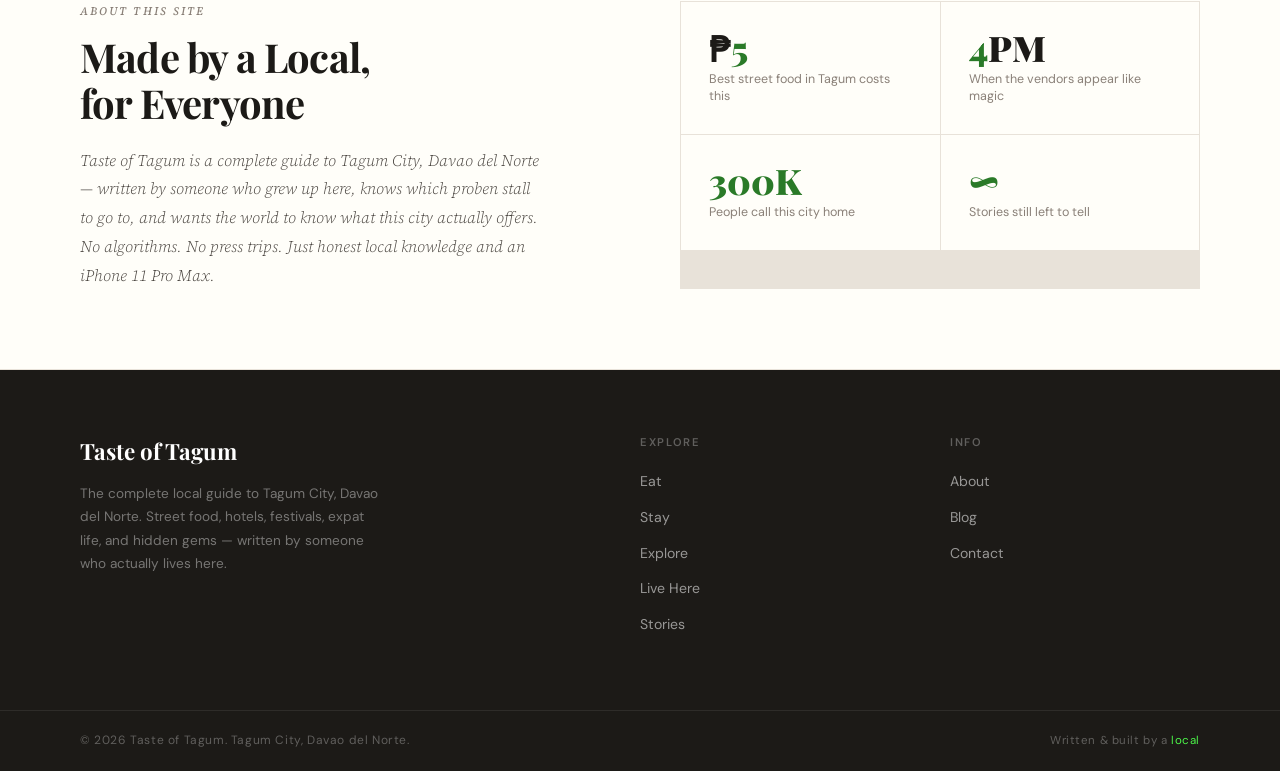
==== commit 57ed8779: "Add files via upload" ====
--- a/index.html
+++ b/index.html
@@ -979,7 +979,7 @@
 
   <a href="https://tasteoftagum.blogspot.com" target="_blank" class="food-card">
     <div class="food-card-image">
-      <img src="images/proben.jpg" alt="Tagum City proben street food" />
+      <img src="images/proben.png" alt="Tagum City proben street food" />
       <span class="food-tag">Local Favorite</span>
     </div>
     <div class="food-card-body">
@@ -991,10 +991,7 @@
 
   <a href="#" class="food-card">
     <div class="food-card-image">
-      <div class="food-card-image-placeholder">
-        <svg width="32" height="32" viewBox="0 0 24 24" fill="none" stroke="currentColor" stroke-width="1"><rect x="3" y="3" width="18" height="18" rx="2"/><circle cx="8.5" cy="8.5" r="1.5"/><path d="m21 15-5-5L5 21"/></svg>
-        <span>fishball photo</span>
-      </div>
+      <img src="images/fishball.png" alt="Tagum City fishball street food" />
       <span class="food-tag">Classic</span>
     </div>
     <div class="food-card-body">
